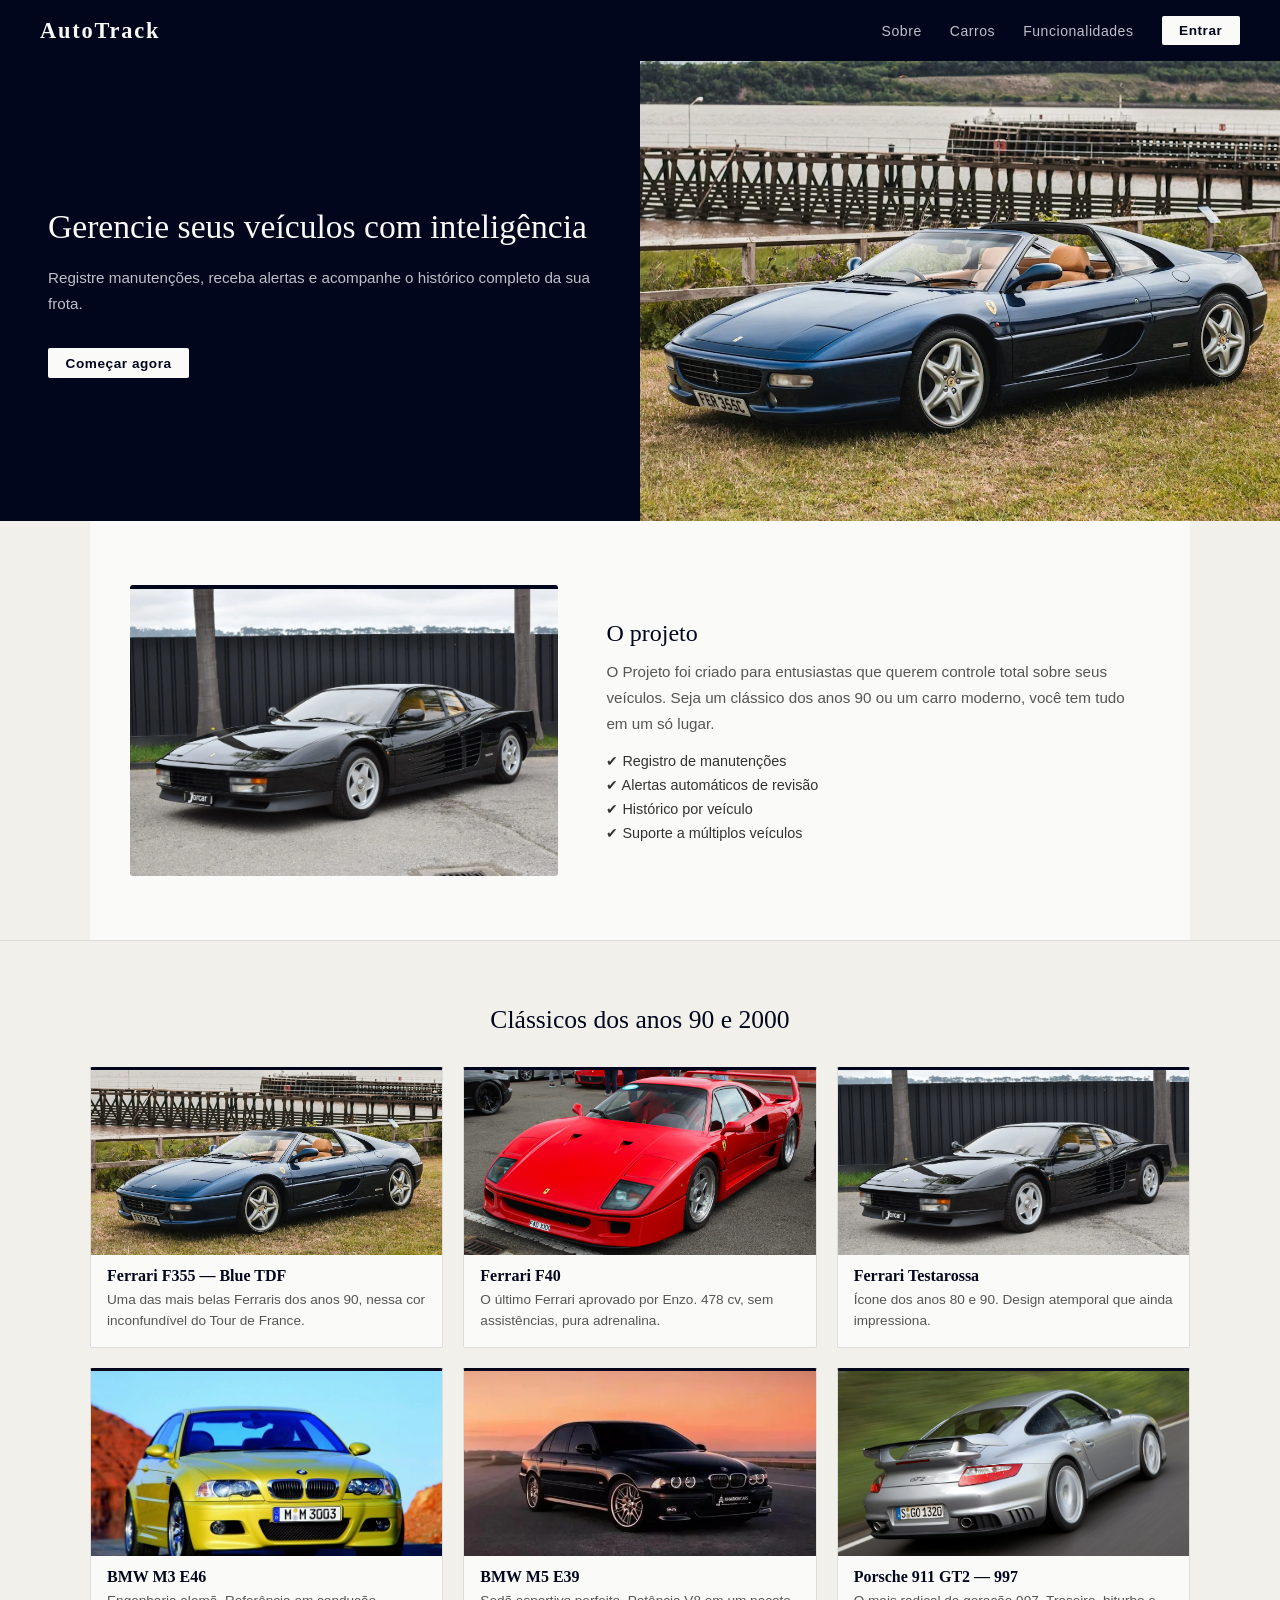
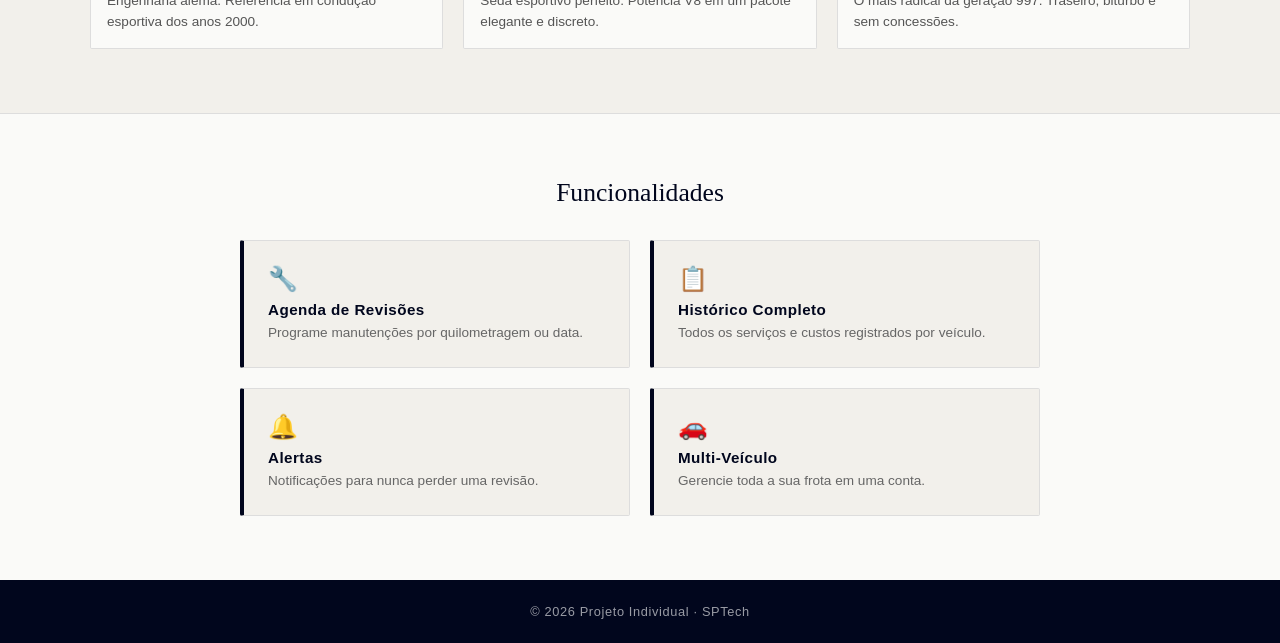
==== frontend/index.html @ 23394bfb "Subindo o prototipo da home do projeto" ====
<!DOCTYPE html>
<html lang="pt-BR">

<head>
  <meta charset="UTF-8" />
  <meta name="viewport" content="width=device-width, initial-scale=1.0" />
  <title>Gestão Automotiva</title>
  <link rel="stylesheet" href="style.css" />
</head>

<body>

  <nav>
    <strong>AutoTrack</strong>
    <div>
      <a href="#sobre">Sobre</a>
      <a href="#carros">Carros</a>
      <a href="#funcionalidades">Funcionalidades</a>
      <a href="#" class="botao">Entrar</a>
    </div>
  </nav>



  <section class="destaque">
    <div class="destaque-texto">
      <h1>Gerencie seus veículos com inteligência</h1>
      <p>Registre manutenções, receba alertas e acompanhe o histórico completo da sua frota.</p>
      <a href="#" class="botao">Começar agora</a>
    </div>
    <img src="image/f355bluetdf.webp" alt="Ferrari F355 Blue Tour de France" />
  </section>

  <section id="sobre" class="sobre">
    <img src="image/Testarossa.webp" alt="Ferrari Testarossa" />
    <div>
      <h2>O projeto</h2>
      <p>O Projeto foi criado para entusiastas que querem controle total sobre seus veículos. Seja um clássico dos
        anos 90 ou um carro moderno, você tem tudo em um só lugar.</p>
      <ul>
        <li>✔ Registro de manutenções</li>
        <li>✔ Alertas automáticos de revisão</li>
        <li>✔ Histórico por veículo</li>
        <li>✔ Suporte a múltiplos veículos</li>
      </ul>
    </div>
  </section>

  <section id="carros" class="carros">
    <h2>Clássicos dos anos 90 e 2000</h2>
    <div class="grade-carros">
      <div class="cartao-carro">
        <img src="image/f355bluetdf.webp" alt="Ferrari F355 Blue TDF" />
        <h3>Ferrari F355 — Blue TDF</h3>
        <p>Uma das mais belas Ferraris dos anos 90, nessa cor inconfundível do Tour de France.</p>
      </div>
      <div class="cartao-carro">
        <img src="image/ferrari.webp" alt="Ferrari" />
        <h3>Ferrari F40</h3>
        <p>O último Ferrari aprovado por Enzo. 478 cv, sem assistências, pura adrenalina.</p>
      </div>
      <div class="cartao-carro">
        <img src="image/Testarossa.webp" alt="Ferrari Testarossa" />
        <h3>Ferrari Testarossa</h3>
        <p>Ícone dos anos 80 e 90. Design atemporal que ainda impressiona.</p>
      </div>
      <div class="cartao-carro">
        <img src="image/m3e46.webp" alt="BMW M3 E46" />
        <h3>BMW M3 E46</h3>
        <p>Engenharia alemã. Referência em condução esportiva dos anos 2000.</p>
      </div>
      <div class="cartao-carro">
        <img src="image/m5e39.webp" alt="BMW M5 E39" />
        <h3>BMW M5 E39</h3>
        <p>Sedã esportivo perfeito. Potência V8 em um pacote elegante e discreto.</p>
      </div>
      <div class="cartao-carro">
        <img src="image/gt2997.webp" alt="Porsche 911 GT2 997" />
        <h3>Porsche 911 GT2 — 997</h3>
        <p>O mais radical da geração 997. Traseiro, biturbo e sem concessões.</p>
      </div>
    </div>
  </section>

  <section id="funcionalidades" class="funcionalidades">
    <h2>Funcionalidades</h2>
    <div class="grade-funcionalidades">
      <div class="cartao-funcionalidade">
        <span>🔧</span>
        <h3>Agenda de Revisões</h3>
        <p>Programe manutenções por quilometragem ou data.</p>
      </div>
      <div class="cartao-funcionalidade">
        <span>📋</span>
        <h3>Histórico Completo</h3>
        <p>Todos os serviços e custos registrados por veículo.</p>
      </div>
      <div class="cartao-funcionalidade">
        <span>🔔</span>
        <h3>Alertas</h3>
        <p>Notificações para nunca perder uma revisão.</p>
      </div>
      <div class="cartao-funcionalidade">
        <span>🚗</span>
        <h3>Multi-Veículo</h3>
        <p>Gerencie toda a sua frota em uma conta.</p>
      </div>
    </div>
  </section>

  <footer>
    <p>© 2026 Projeto Individual · SPTech</p>
  </footer>

</body>

</html>
---- frontend/style.css ----
* {
  margin: 0;
  padding: 0;
  box-sizing: border-box;
}

body {
  font-family: Arial, sans-serif;
  background: #F2F0EB;
  color: #1a1a1a;
}

a {
  text-decoration: none;
  color: inherit;
}

img {
  display: block;
  max-width: 100%;
}

nav {
  display: flex;
  justify-content: space-between;
  align-items: center;
  padding: 1rem 2.5rem;
  background: #01061d;
}

.barra-separadora {
  height: 3px;
  background: #F2F0EB;
}

nav strong {
  font-size: 1.4rem;
  letter-spacing: 0.08em;
  color: #FAFAF8;
  font-family: Georgia, serif;
}

nav div {
  display: flex;
  gap: 1.75rem;
  align-items: center;
}

nav a {
  color: rgba(255, 255, 255, 0.75);
  font-size: 0.875rem;
  letter-spacing: 0.04em;
}

nav a:hover {
  color: #FAFAF8;
}

.botao {
  background: #FAFAF8;
  color: #01061d;
  padding: 0.45rem 1.1rem;
  border-radius: 2px;
  font-size: 0.85rem;
  font-weight: bold;
  letter-spacing: 0.04em;
}

.botao:hover {
  background: #E8E6E1;
}

.destaque {
  display: grid;
  grid-template-columns: 1fr 1fr;
  min-height: 460px;
}

.destaque-texto {
  background: #01061d;
  padding: 4rem 3rem;
  display: flex;
  flex-direction: column;
  justify-content: center;
}

.destaque-texto h1 {
  font-size: 2.1rem;
  color: #FAFAF8;
  line-height: 1.3;
  margin-bottom: 1rem;
  font-family: Georgia, serif;
  font-weight: normal;
}

.destaque-texto p {
  color: rgba(255, 255, 255, 0.75);
  margin-bottom: 2rem;
  line-height: 1.7;
  font-size: 0.95rem;
}

.destaque-texto .botao {
  align-self: flex-start;
}

.destaque img {
  width: 100%;
  height: 100%;
  object-fit: cover;
  display: block;
}

.sobre {
  display: flex;
  align-items: center;
  gap: 3rem;
  padding: 4rem 2.5rem;
  background: #FAFAF8;
  max-width: 1100px;
  margin: 0 auto;
}

.sobre img {
  width: 42%;
  max-width: 440px;
  border-radius: 3px;
  object-fit: cover;
  border-top: 4px solid #01061d;
}

.sobre h2 {
  font-size: 1.5rem;
  color: #01061d;
  margin-bottom: 0.75rem;
  font-family: Georgia, serif;
  font-weight: normal;
}

.sobre p {
  color: #555;
  line-height: 1.7;
  margin-bottom: 1rem;
  font-size: 0.95rem;
}

.sobre ul {
  list-style: none;
  color: #333;
  display: flex;
  flex-direction: column;
  gap: 0.5rem;
  font-size: 0.9rem;
}

.carros {
  padding: 4rem 2.5rem;
  background: #F2F0EB;
  text-align: center;
  border-top: 1px solid #DDD;
}

.carros h2 {
  font-size: 1.6rem;
  color: #01061d;
  margin-bottom: 2rem;
  font-family: Georgia, serif;
  font-weight: normal;
}

.grade-carros {
  display: grid;
  grid-template-columns: repeat(3, 1fr);
  gap: 1.25rem;
  max-width: 1100px;
  margin: 0 auto;
}

.cartao-carro {
  background: #FAFAF8;
  border: 1px solid #DDD;
  border-top: 3px solid #01061d;
  border-radius: 2px;
  overflow: hidden;
  text-align: left;
}

.cartao-carro img {
  width: 100%;
  height: 185px;
  object-fit: cover;
}

.cartao-carro h3 {
  font-size: 1rem;
  color: #01061d;
  padding: 0.75rem 1rem 0.25rem;
  font-family: Georgia, serif;
}

.cartao-carro p {
  font-size: 0.85rem;
  color: #555;
  padding: 0 1rem 1rem;
  line-height: 1.55;
}

.funcionalidades {
  padding: 4rem 2.5rem;
  background: #FAFAF8;
  text-align: center;
  border-top: 1px solid #DDD;
}

.funcionalidades h2 {
  font-size: 1.6rem;
  color: #01061d;
  margin-bottom: 2rem;
  font-family: Georgia, serif;
  font-weight: normal;
}

.grade-funcionalidades {
  display: grid;
  grid-template-columns: repeat(2, 1fr);
  gap: 1.25rem;
  max-width: 800px;
  margin: 0 auto;
}

.cartao-funcionalidade {
  background: #F2F0EB;
  border: 1px solid #DDD;
  border-left: 4px solid #01061d;
  border-radius: 2px;
  padding: 1.5rem;
  text-align: left;
}

.cartao-funcionalidade span {
  font-size: 1.5rem;
}

.cartao-funcionalidade h3 {
  font-size: 0.95rem;
  color: #01061d;
  margin: 0.5rem 0 0.25rem;
  letter-spacing: 0.03em;
}

.cartao-funcionalidade p {
  font-size: 0.85rem;
  color: #666;
  line-height: 1.55;
}

footer {
  padding: 1.5rem 2.5rem;
  background: #01061d;
  text-align: center;
  font-size: 0.8rem;
  color: rgba(255, 255, 255, 0.6);
  letter-spacing: 0.05em;
}

@media (max-width: 768px) {
  .destaque { grid-template-columns: 1fr; }
  .destaque img { height: 240px; }
  .sobre { flex-direction: column; }
  .sobre img { width: 100%; }
  .grade-carros { grid-template-columns: 1fr; }
  .grade-funcionalidades { grid-template-columns: 1fr; }
}
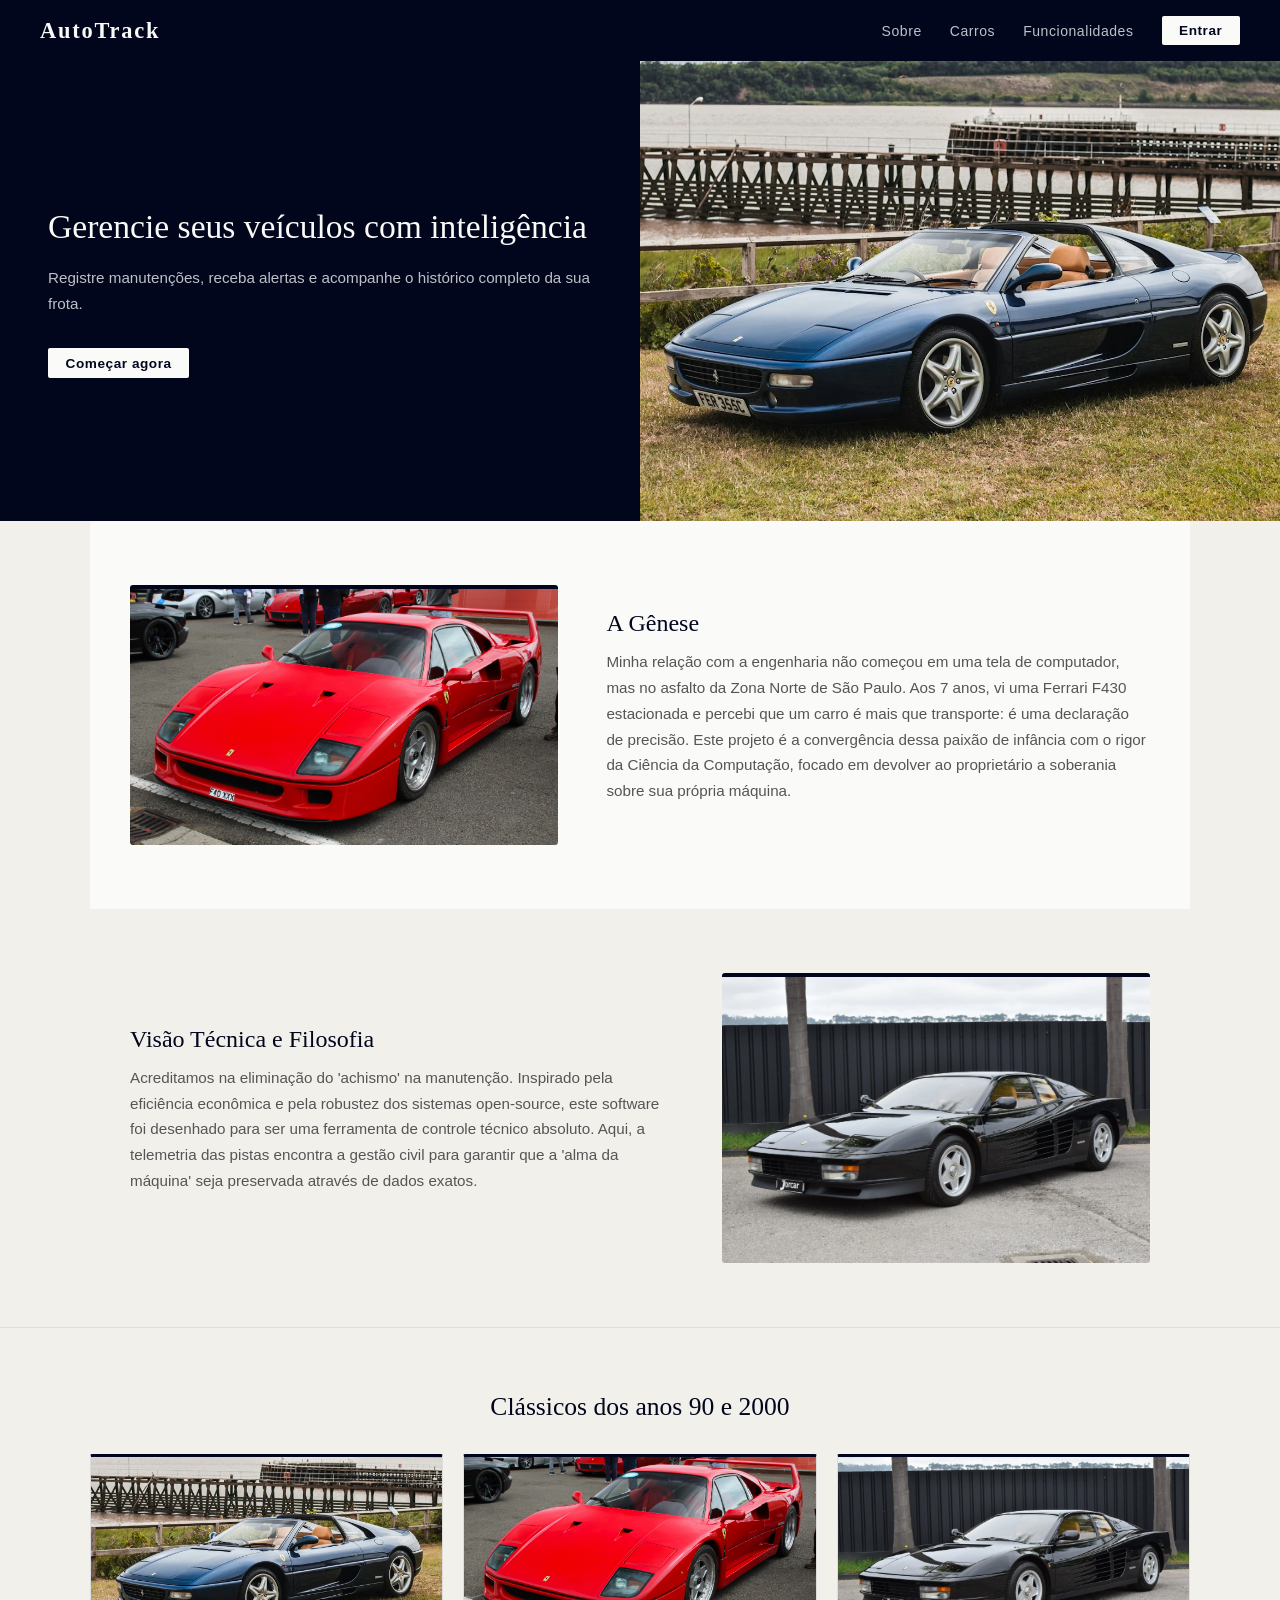
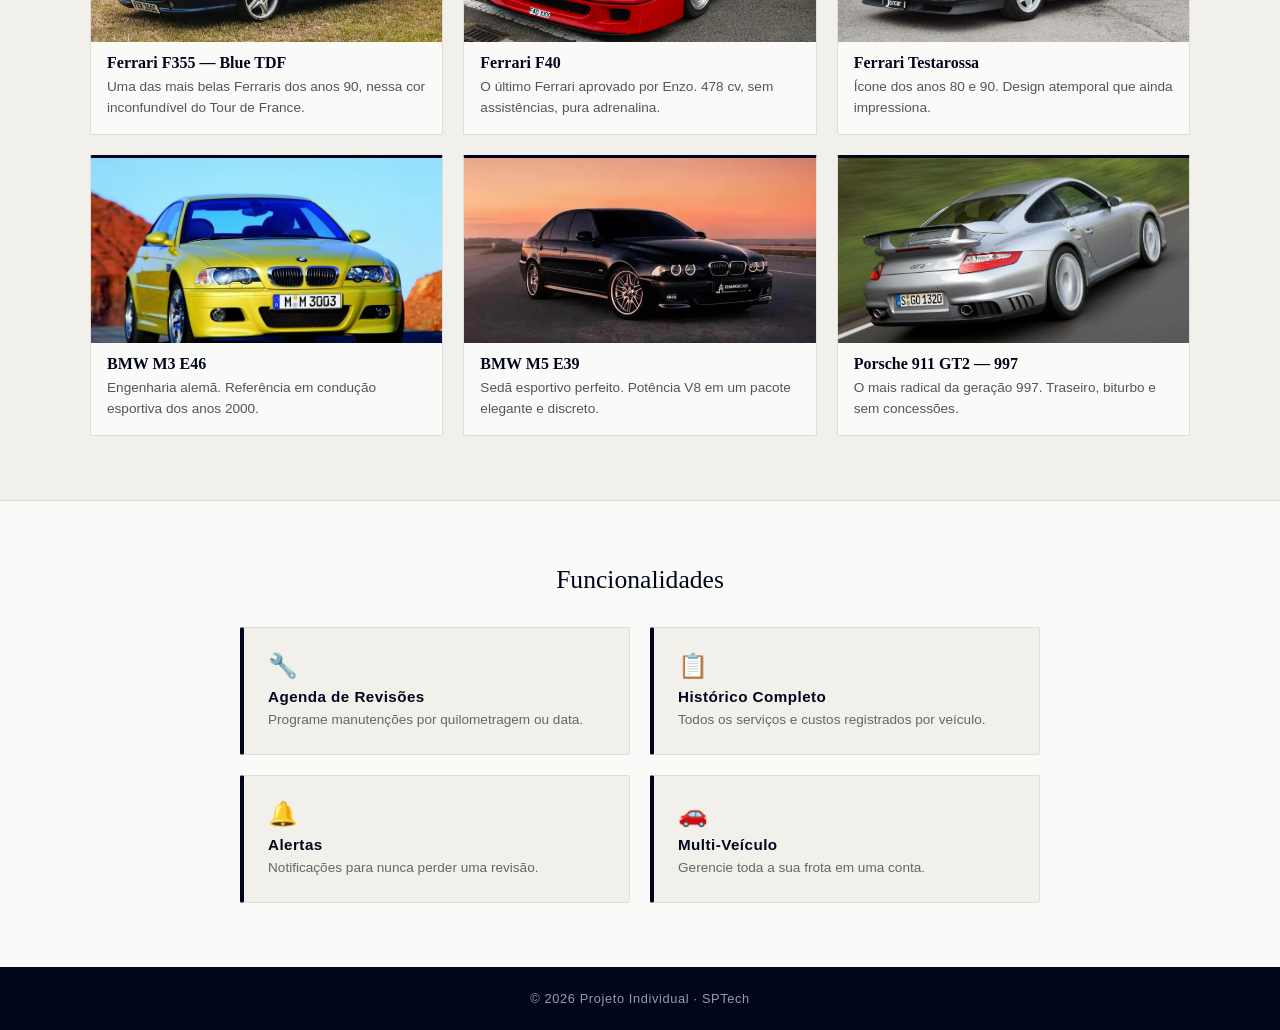
==== commit 9f026dae: "Fazendo as rotas para o backend" ====
--- a/frontend/index.html
+++ b/frontend/index.html
@@ -5,7 +5,7 @@
   <meta charset="UTF-8" />
   <meta name="viewport" content="width=device-width, initial-scale=1.0" />
   <title>Gestão Automotiva</title>
-  <link rel="stylesheet" href="style.css" />
+  <link rel="stylesheet" href="css/style.css" />
 </head>
 
 <body>
@@ -16,7 +16,7 @@
       <a href="#sobre">Sobre</a>
       <a href="#carros">Carros</a>
       <a href="#funcionalidades">Funcionalidades</a>
-      <a href="#" class="botao">Entrar</a>
+      <a href="login.html" class="botao">Entrar</a>
     </div>
   </nav>
 
@@ -32,17 +32,24 @@
   </section>
 
   <section id="sobre" class="sobre">
+    <img src="image/ferrari.webp" alt="Ferrari F40" />
+    <div>
+      <h2>A Gênese</h2>
+      <p>Minha relação com a engenharia não começou em uma tela de computador, mas no asfalto da Zona Norte de São
+        Paulo. Aos 7 anos, vi uma Ferrari F430 estacionada e percebi que um carro é mais que transporte: é uma
+        declaração de precisão. Este projeto é a convergência dessa paixão de infância com o rigor da Ciência da
+        Computação, focado em devolver ao proprietário a soberania sobre sua própria máquina.</p>
+    </div>
+  </section>
+
+  <section class="sobre reverse">
     <img src="image/Testarossa.webp" alt="Ferrari Testarossa" />
     <div>
-      <h2>O projeto</h2>
-      <p>O Projeto foi criado para entusiastas que querem controle total sobre seus veículos. Seja um clássico dos
-        anos 90 ou um carro moderno, você tem tudo em um só lugar.</p>
-      <ul>
-        <li>✔ Registro de manutenções</li>
-        <li>✔ Alertas automáticos de revisão</li>
-        <li>✔ Histórico por veículo</li>
-        <li>✔ Suporte a múltiplos veículos</li>
-      </ul>
+      <h2>Visão Técnica e Filosofia</h2>
+      <p>Acreditamos na eliminação do 'achismo' na manutenção. Inspirado pela eficiência econômica e pela robustez dos
+        sistemas open-source, este software foi desenhado para ser uma ferramenta de controle técnico absoluto. Aqui, a
+        telemetria das pistas encontra a gestão civil para garantir que a 'alma da máquina' seja preservada através de
+        dados exatos.</p>
     </div>
   </section>
 
--- a/frontend/css/style.css
+++ b/frontend/css/style.css
@@ -0,0 +1,397 @@
+* {
+  margin: 0;
+  padding: 0;
+  box-sizing: border-box;
+}
+
+body {
+  font-family: Arial, sans-serif;
+  background: #F2F0EB;
+  color: #1a1a1a;
+}
+
+a {
+  text-decoration: none;
+  color: inherit;
+}
+
+img {
+  display: block;
+  max-width: 100%;
+}
+
+nav {
+  display: flex;
+  justify-content: space-between;
+  align-items: center;
+  padding: 1rem 2.5rem;
+  background: #01061d;
+}
+
+.barra-separadora {
+  height: 3px;
+  background: #F2F0EB;
+}
+
+nav strong {
+  font-size: 1.4rem;
+  letter-spacing: 0.08em;
+  color: #FAFAF8;
+  font-family: Georgia, serif;
+}
+
+nav div {
+  display: flex;
+  gap: 1.75rem;
+  align-items: center;
+}
+
+nav a {
+  color: rgba(255, 255, 255, 0.75);
+  font-size: 0.875rem;
+  letter-spacing: 0.04em;
+}
+
+nav a:hover {
+  color: #FAFAF8;
+}
+
+.botao {
+  background: #FAFAF8;
+  color: #01061d;
+  padding: 0.45rem 1.1rem;
+  border-radius: 2px;
+  font-size: 0.85rem;
+  font-weight: bold;
+  letter-spacing: 0.04em;
+}
+
+.botao:hover {
+  background: #E8E6E1;
+}
+
+.destaque {
+  display: grid;
+  grid-template-columns: 1fr 1fr;
+  min-height: 460px;
+}
+
+.destaque-texto {
+  background: #01061d;
+  padding: 4rem 3rem;
+  display: flex;
+  flex-direction: column;
+  justify-content: center;
+}
+
+.destaque-texto h1 {
+  font-size: 2.1rem;
+  color: #FAFAF8;
+  line-height: 1.3;
+  margin-bottom: 1rem;
+  font-family: Georgia, serif;
+  font-weight: normal;
+}
+
+.destaque-texto p {
+  color: rgba(255, 255, 255, 0.75);
+  margin-bottom: 2rem;
+  line-height: 1.7;
+  font-size: 0.95rem;
+}
+
+.destaque-texto .botao {
+  align-self: flex-start;
+}
+
+.destaque img {
+  width: 100%;
+  height: 100%;
+  object-fit: cover;
+  display: block;
+}
+
+.sobre {
+  display: flex;
+  align-items: center;
+  gap: 3rem;
+  padding: 4rem 2.5rem;
+  background: #FAFAF8;
+  max-width: 1100px;
+  margin: 0 auto;
+}
+
+.sobre.reverse {
+  flex-direction: row-reverse;
+  background: #F2F0EB;
+}
+
+.sobre img {
+  width: 42%;
+  max-width: 440px;
+  border-radius: 3px;
+  object-fit: cover;
+  border-top: 4px solid #01061d;
+}
+
+.sobre h2 {
+  font-size: 1.5rem;
+  color: #01061d;
+  margin-bottom: 0.75rem;
+  font-family: Georgia, serif;
+  font-weight: normal;
+}
+
+.sobre p {
+  color: #555;
+  line-height: 1.7;
+  margin-bottom: 1rem;
+  font-size: 0.95rem;
+}
+
+.sobre ul {
+  list-style: none;
+  color: #333;
+  display: flex;
+  flex-direction: column;
+  gap: 0.5rem;
+  font-size: 0.9rem;
+}
+
+.carros {
+  padding: 4rem 2.5rem;
+  background: #F2F0EB;
+  text-align: center;
+  border-top: 1px solid #DDD;
+}
+
+.carros h2 {
+  font-size: 1.6rem;
+  color: #01061d;
+  margin-bottom: 2rem;
+  font-family: Georgia, serif;
+  font-weight: normal;
+}
+
+.grade-carros {
+  display: grid;
+  grid-template-columns: repeat(3, 1fr);
+  gap: 1.25rem;
+  max-width: 1100px;
+  margin: 0 auto;
+}
+
+.cartao-carro {
+  background: #FAFAF8;
+  border: 1px solid #DDD;
+  border-top: 3px solid #01061d;
+  border-radius: 2px;
+  overflow: hidden;
+  text-align: left;
+}
+
+.cartao-carro img {
+  width: 100%;
+  height: 185px;
+  object-fit: cover;
+}
+
+.cartao-carro h3 {
+  font-size: 1rem;
+  color: #01061d;
+  padding: 0.75rem 1rem 0.25rem;
+  font-family: Georgia, serif;
+}
+
+.cartao-carro p {
+  font-size: 0.85rem;
+  color: #555;
+  padding: 0 1rem 1rem;
+  line-height: 1.55;
+}
+
+.funcionalidades {
+  padding: 4rem 2.5rem;
+  background: #FAFAF8;
+  text-align: center;
+  border-top: 1px solid #DDD;
+}
+
+.funcionalidades h2 {
+  font-size: 1.6rem;
+  color: #01061d;
+  margin-bottom: 2rem;
+  font-family: Georgia, serif;
+  font-weight: normal;
+}
+
+.grade-funcionalidades {
+  display: grid;
+  grid-template-columns: repeat(2, 1fr);
+  gap: 1.25rem;
+  max-width: 800px;
+  margin: 0 auto;
+}
+
+.cartao-funcionalidade {
+  background: #F2F0EB;
+  border: 1px solid #DDD;
+  border-left: 4px solid #01061d;
+  border-radius: 2px;
+  padding: 1.5rem;
+  text-align: left;
+}
+
+.cartao-funcionalidade span {
+  font-size: 1.5rem;
+}
+
+.cartao-funcionalidade h3 {
+  font-size: 0.95rem;
+  color: #01061d;
+  margin: 0.5rem 0 0.25rem;
+  letter-spacing: 0.03em;
+}
+
+.cartao-funcionalidade p {
+  font-size: 0.85rem;
+  color: #666;
+  line-height: 1.55;
+}
+
+footer {
+  padding: 1.5rem 2.5rem;
+  background: #01061d;
+  text-align: center;
+  font-size: 0.8rem;
+  color: rgba(255, 255, 255, 0.6);
+  letter-spacing: 0.05em;
+}
+
+@media (max-width: 768px) {
+  .destaque {
+    grid-template-columns: 1fr;
+  }
+
+  .destaque img {
+    height: 240px;
+  }
+
+  .sobre {
+    flex-direction: column;
+  }
+
+  .sobre img {
+    width: 100%;
+  }
+
+  .grade-carros {
+    grid-template-columns: 1fr;
+  }
+
+  .grade-funcionalidades {
+    grid-template-columns: 1fr;
+  }
+}
+
+.login {
+  min-height: calc(100vh - 150px);
+  display: flex;
+  justify-content: center;
+  align-items: center;
+  padding: 3rem 1.5rem;
+  background: #F2F0EB;
+}
+
+.card-auth {
+  background: #FAFAF8;
+  border: 1px solid #DDD;
+  border-top: 4px solid #01061d;
+  border-radius: 2px;
+  padding: 2.5rem 3rem;
+  width: 100%;
+  max-width: 420px;
+  box-shadow: 0 4px 12px rgba(0, 0, 0, 0.05);
+  text-align: center;
+}
+
+.card-auth h2 {
+  font-size: 1.6rem;
+  color: #01061d;
+  margin-bottom: 2rem;
+  font-family: Georgia, serif;
+  font-weight: normal;
+}
+
+.formulario {
+  display: flex;
+  flex-direction: column;
+  gap: 1.25rem;
+  text-align: left;
+}
+
+.campo {
+  display: flex;
+  flex-direction: column;
+  gap: 0.5rem;
+}
+
+.campo span {
+  font-size: 0.85rem;
+  font-weight: bold;
+  color: #333;
+  letter-spacing: 0.02em;
+}
+
+.campo input {
+  padding: 0.75rem 1rem;
+  border: 1px solid #CCC;
+  border-radius: 2px;
+  font-size: 0.95rem;
+  font-family: inherit;
+  background: #FFF;
+  transition: border-color 0.2s;
+}
+
+.campo input:focus {
+  outline: none;
+  border-color: #01061d;
+}
+
+.formulario .botao {
+  margin-top: 0.75rem;
+  width: 100%;
+  padding: 0.85rem;
+  font-size: 1rem;
+  cursor: pointer;
+  border: none;
+  text-align: center;
+}
+
+.alerta_erro {
+  position: fixed;
+  top: 20px;
+  right: 20px;
+  z-index: 9999;
+}
+
+.card_erro {
+  display: none;
+  background: #d9534f;
+  color: white;
+  padding: 1rem 1.5rem;
+  border-radius: 3px;
+  box-shadow: 0 2px 10px rgba(0, 0, 0, 0.1);
+  font-weight: bold;
+  font-size: 0.9rem;
+}
+
+.loading-div {
+  margin-top: 1.5rem;
+  display: none;
+}
+
+.loading-div img {
+  width: 40px;
+  margin: 0 auto;
+}
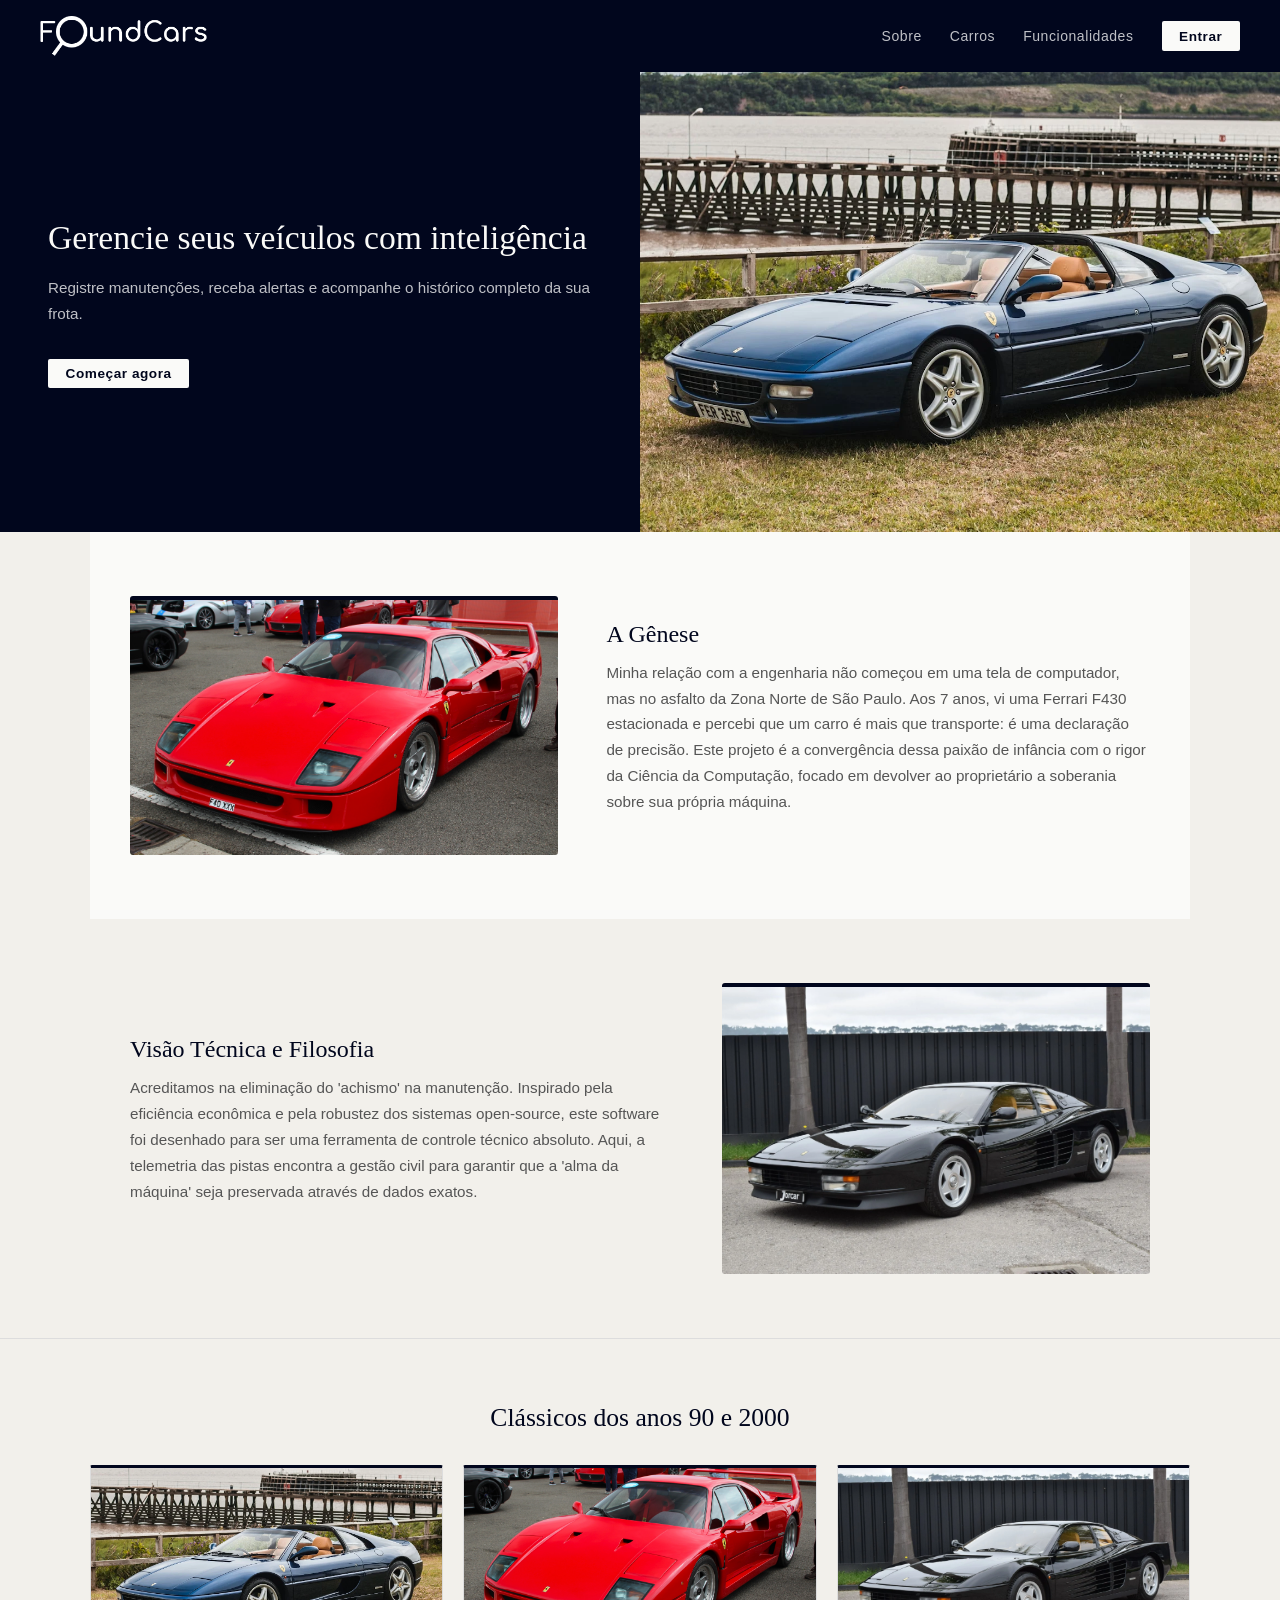
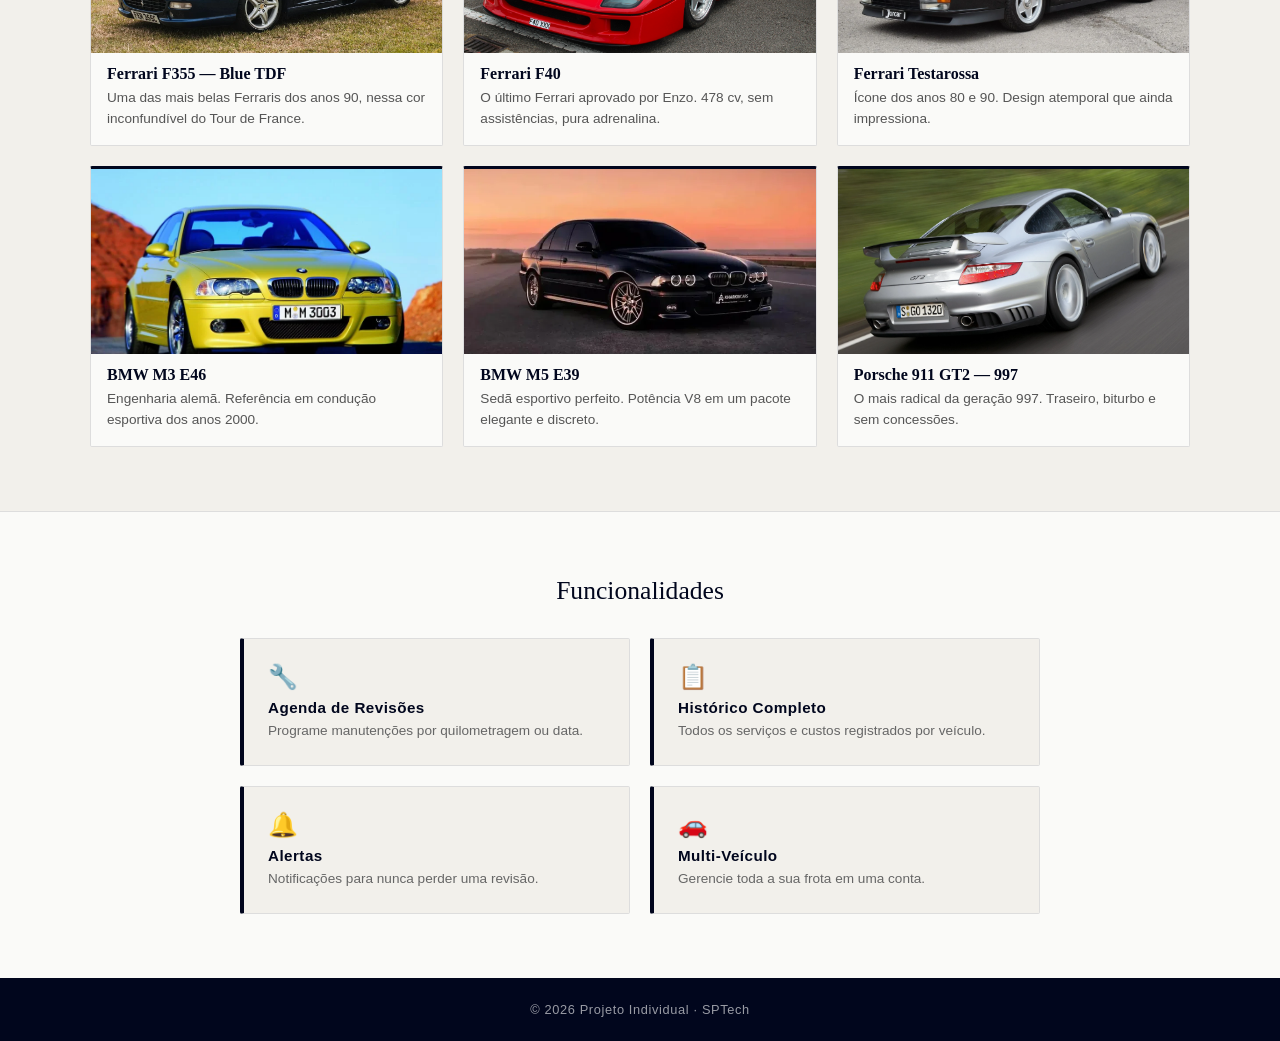
==== commit 928b220f: "Dash funcionando, e troca de logo e nome" ====
--- a/frontend/index.html
+++ b/frontend/index.html
@@ -4,14 +4,14 @@
 <head>
   <meta charset="UTF-8" />
   <meta name="viewport" content="width=device-width, initial-scale=1.0" />
-  <title>Gestão Automotiva</title>
+  <title>FoundCars</title>
   <link rel="stylesheet" href="css/style.css" />
 </head>
 
 <body>
 
   <nav>
-    <strong>AutoTrack</strong>
+    <a href="index.html"><img src="image/Foundcars.png" alt="FoundCars Logo" style="height: 40px;" /></a>
     <div>
       <a href="#sobre">Sobre</a>
       <a href="#carros">Carros</a>
--- a/frontend/css/style.css
+++ b/frontend/css/style.css
@@ -2,6 +2,10 @@
   margin: 0;
   padding: 0;
   box-sizing: border-box;
+}
+
+html {
+  scroll-behavior: smooth;
 }
 
 body {
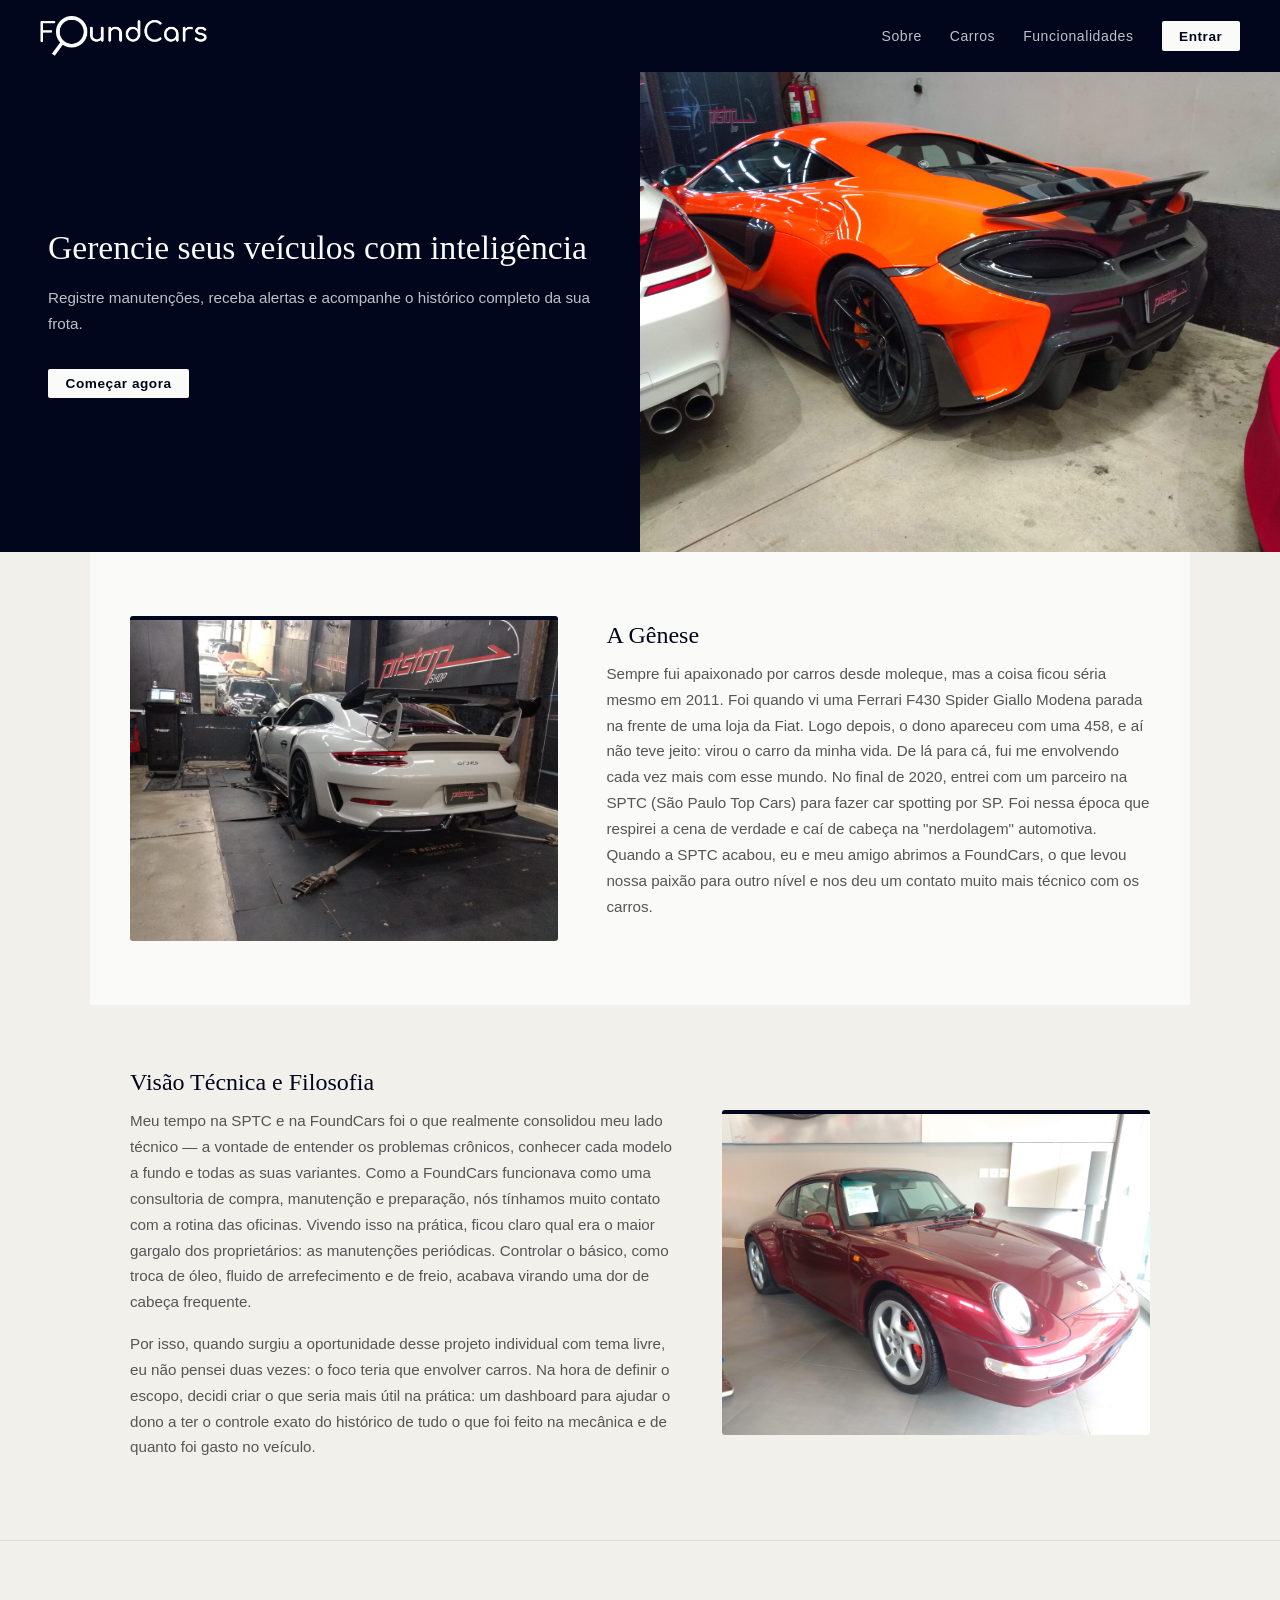
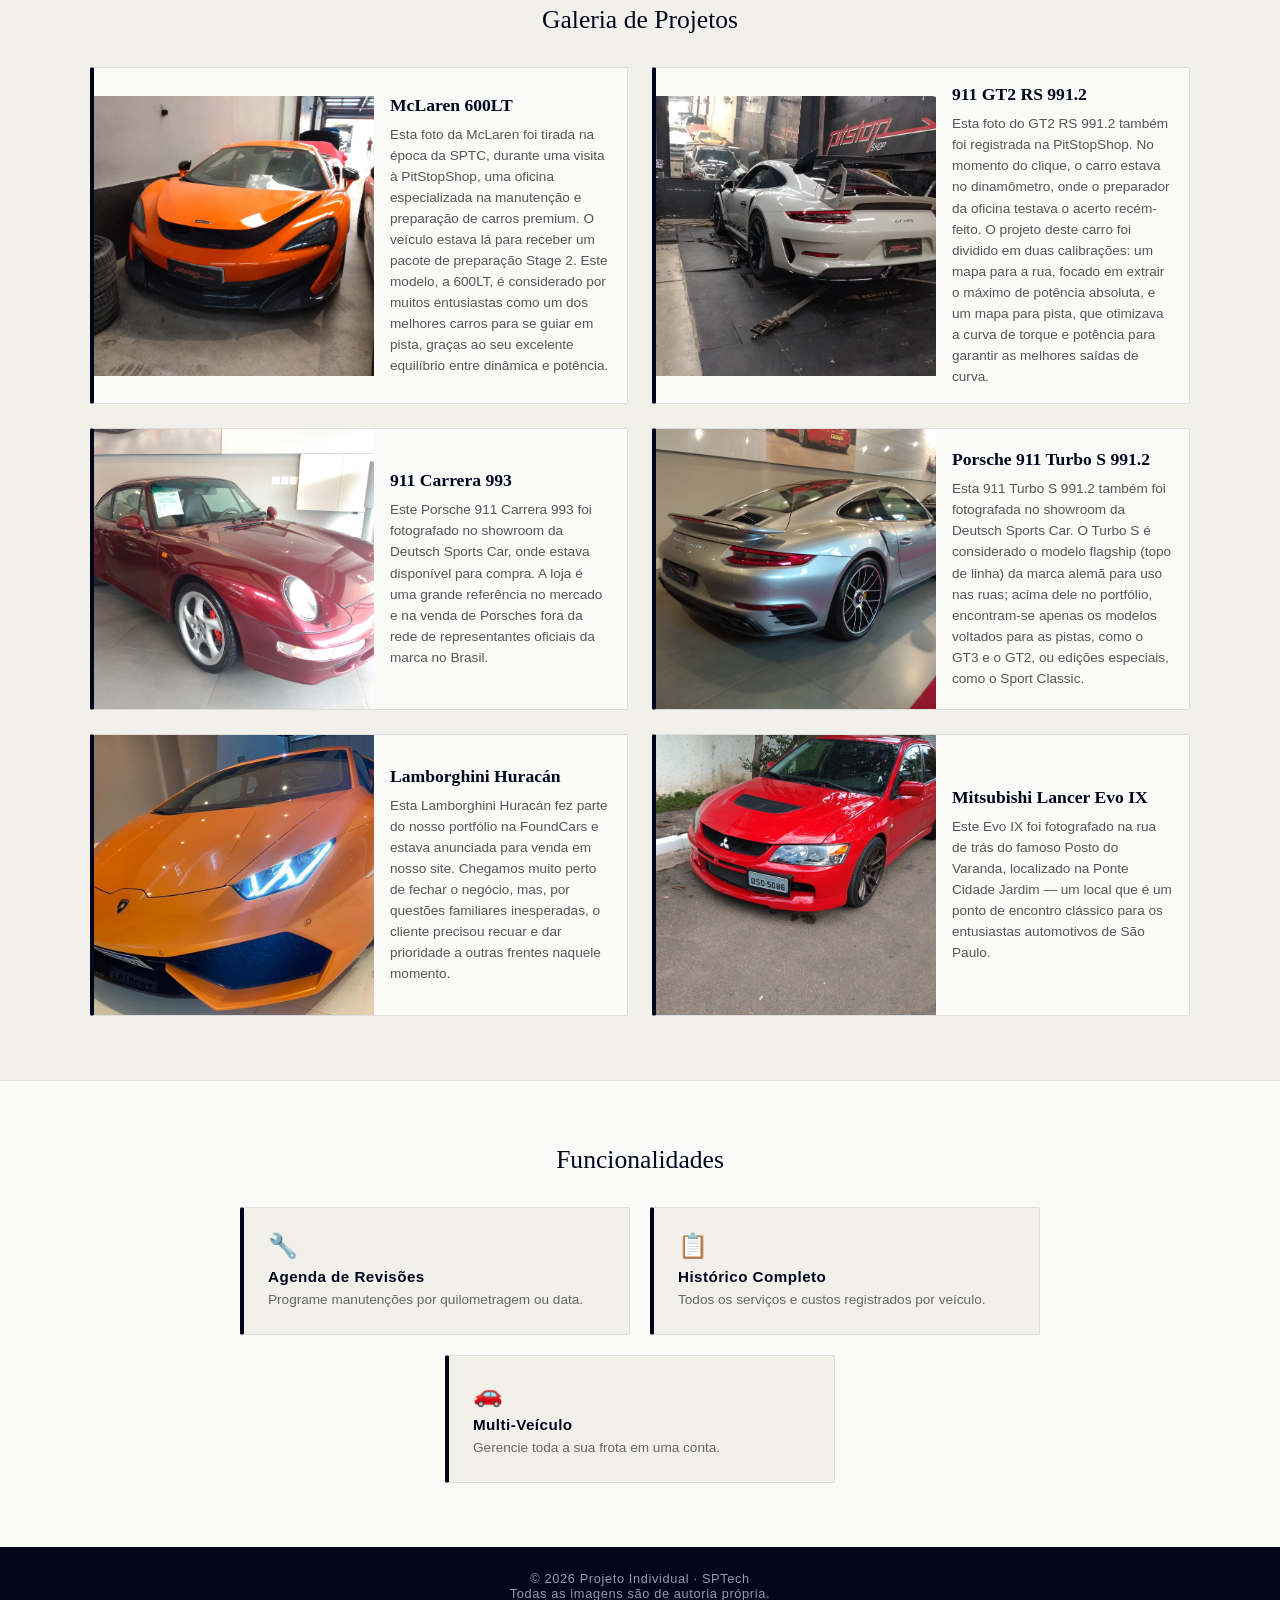
==== commit afe766fb: "Ajustes finais, e exluindo bloat" ====
--- a/frontend/index.html
+++ b/frontend/index.html
@@ -6,6 +6,7 @@
   <meta name="viewport" content="width=device-width, initial-scale=1.0" />
   <title>FoundCars</title>
   <link rel="stylesheet" href="css/style.css" />
+  <link rel="icon" href="image/favicon.ico" type="image/x-icon">
 </head>
 
 <body>
@@ -28,63 +29,97 @@
       <p>Registre manutenções, receba alertas e acompanhe o histórico completo da sua frota.</p>
       <a href="#" class="botao">Começar agora</a>
     </div>
-    <img src="image/f355bluetdf.webp" alt="Ferrari F355 Blue Tour de France" />
+    <img src="image/mclaren2.jpg" alt="McLaren" />
   </section>
 
   <section id="sobre" class="sobre">
-    <img src="image/ferrari.webp" alt="Ferrari F40" />
+    <img src="image/gt2_991.jpg" alt="Porsche GT2 991" />
     <div>
       <h2>A Gênese</h2>
-      <p>Minha relação com a engenharia não começou em uma tela de computador, mas no asfalto da Zona Norte de São
-        Paulo. Aos 7 anos, vi uma Ferrari F430 estacionada e percebi que um carro é mais que transporte: é uma
-        declaração de precisão. Este projeto é a convergência dessa paixão de infância com o rigor da Ciência da
-        Computação, focado em devolver ao proprietário a soberania sobre sua própria máquina.</p>
+      <p>Sempre fui apaixonado por carros desde moleque, mas a coisa ficou séria mesmo em 2011. Foi quando vi uma
+        Ferrari F430 Spider Giallo Modena parada na frente de uma loja da Fiat. Logo depois, o dono apareceu com uma
+        458, e aí não teve jeito: virou o carro da minha vida. De lá para cá, fui me envolvendo cada vez mais com esse
+        mundo. No final de 2020, entrei com um parceiro na SPTC (São Paulo Top Cars) para fazer car spotting por SP. Foi
+        nessa época que respirei a cena de verdade e caí de cabeça na "nerdolagem" automotiva. Quando a SPTC acabou, eu
+        e meu amigo abrimos a FoundCars, o que levou nossa paixão para outro nível e nos deu um contato muito mais
+        técnico com os carros.</p>
     </div>
   </section>
 
   <section class="sobre reverse">
-    <img src="image/Testarossa.webp" alt="Ferrari Testarossa" />
+    <img src="image/IMG_20201112_155000658.jpg" alt="Foto Aleatória" />
     <div>
       <h2>Visão Técnica e Filosofia</h2>
-      <p>Acreditamos na eliminação do 'achismo' na manutenção. Inspirado pela eficiência econômica e pela robustez dos
-        sistemas open-source, este software foi desenhado para ser uma ferramenta de controle técnico absoluto. Aqui, a
-        telemetria das pistas encontra a gestão civil para garantir que a 'alma da máquina' seja preservada através de
-        dados exatos.</p>
+      <p>Meu tempo na SPTC e na FoundCars foi o que realmente consolidou meu lado técnico — a vontade de entender os
+        problemas crônicos, conhecer cada modelo a fundo e todas as suas variantes. Como a FoundCars funcionava como uma
+        consultoria de compra, manutenção e preparação, nós tínhamos muito contato com a rotina das oficinas. Vivendo
+        isso na prática, ficou claro qual era o maior gargalo dos proprietários: as manutenções periódicas. Controlar o
+        básico, como troca de óleo, fluido de arrefecimento e de freio, acabava virando uma dor de cabeça frequente.</p>
+      <p>Por isso, quando surgiu a oportunidade desse projeto individual com tema livre, eu não pensei duas vezes: o
+        foco teria que envolver carros. Na hora de definir o escopo, decidi criar o que seria mais útil na prática: um
+        dashboard para ajudar o dono a ter o controle exato do histórico de tudo o que foi feito na mecânica e de quanto
+        foi gasto no veículo.</p>
     </div>
   </section>
 
   <section id="carros" class="carros">
-    <h2>Clássicos dos anos 90 e 2000</h2>
+    <h2>Galeria de Projetos</h2>
     <div class="grade-carros">
       <div class="cartao-carro">
-        <img src="image/f355bluetdf.webp" alt="Ferrari F355 Blue TDF" />
-        <h3>Ferrari F355 — Blue TDF</h3>
-        <p>Uma das mais belas Ferraris dos anos 90, nessa cor inconfundível do Tour de France.</p>
+        <img src="image/mclaren.jpg" alt="McLaren" />
+        <div class="cartao-texto">
+          <h3>McLaren 600LT</h3>
+          <p>Esta foto da McLaren foi tirada na época da SPTC, durante uma visita à PitStopShop, uma oficina
+            especializada na manutenção e preparação de carros premium. O veículo estava lá para receber um pacote de
+            preparação Stage 2. Este modelo, a 600LT, é considerado por muitos entusiastas como um dos melhores carros
+            para se guiar em pista, graças ao seu excelente equilíbrio entre dinâmica e potência.</p>
+        </div>
       </div>
       <div class="cartao-carro">
-        <img src="image/ferrari.webp" alt="Ferrari" />
-        <h3>Ferrari F40</h3>
-        <p>O último Ferrari aprovado por Enzo. 478 cv, sem assistências, pura adrenalina.</p>
+        <img src="image/gt2_991.jpg" alt="Porsche GT2 991" />
+        <div class="cartao-texto">
+          <h3>911 GT2 RS 991.2</h3>
+          <p>Esta foto do GT2 RS 991.2 também foi registrada na PitStopShop. No momento do clique, o carro estava no
+            dinamômetro, onde o preparador da oficina testava o acerto recém-feito. O projeto deste carro foi dividido
+            em duas calibrações: um mapa para a rua, focado em extrair o máximo de potência absoluta, e um mapa para
+            pista, que otimizava a curva de torque e potência para garantir as melhores saídas de curva.</p>
+        </div>
       </div>
       <div class="cartao-carro">
-        <img src="image/Testarossa.webp" alt="Ferrari Testarossa" />
-        <h3>Ferrari Testarossa</h3>
-        <p>Ícone dos anos 80 e 90. Design atemporal que ainda impressiona.</p>
+        <img src="image/IMG_20201112_155000658.jpg" alt="Projeto Aleatorio" />
+        <div class="cartao-texto">
+          <h3>911 Carrera 993</h3>
+          <p>Este Porsche 911 Carrera 993 foi fotografado no showroom da Deutsch Sports Car, onde estava disponível para
+            compra. A loja é uma grande referência no mercado e na venda de Porsches fora da rede de representantes
+            oficiais da marca no Brasil.</p>
+        </div>
       </div>
       <div class="cartao-carro">
-        <img src="image/m3e46.webp" alt="BMW M3 E46" />
-        <h3>BMW M3 E46</h3>
-        <p>Engenharia alemã. Referência em condução esportiva dos anos 2000.</p>
+        <img src="image/turbo_s_992.jpg" alt="Porsche Turbo S 992" />
+        <div class="cartao-texto">
+          <h3>Porsche 911 Turbo S 991.2</h3>
+          <p>Esta 911 Turbo S 991.2 também foi fotografada no showroom da Deutsch Sports Car. O Turbo S é considerado o
+            modelo flagship (topo de linha) da marca alemã para uso nas ruas; acima dele no portfólio, encontram-se
+            apenas os modelos voltados para as pistas, como o GT3 e o GT2, ou edições especiais, como o Sport Classic.
+          </p>
+        </div>
       </div>
       <div class="cartao-carro">
-        <img src="image/m5e39.webp" alt="BMW M5 E39" />
-        <h3>BMW M5 E39</h3>
-        <p>Sedã esportivo perfeito. Potência V8 em um pacote elegante e discreto.</p>
+        <img src="image/huracan.jpg" alt="Lamborghini Huracan" />
+        <div class="cartao-texto">
+          <h3>Lamborghini Huracán</h3>
+          <p>Esta Lamborghini Huracán fez parte do nosso portfólio na FoundCars e estava anunciada para venda em nosso
+            site. Chegamos muito perto de fechar o negócio, mas, por questões familiares inesperadas, o cliente precisou
+            recuar e dar prioridade a outras frentes naquele momento.</p>
+        </div>
       </div>
       <div class="cartao-carro">
-        <img src="image/gt2997.webp" alt="Porsche 911 GT2 997" />
-        <h3>Porsche 911 GT2 — 997</h3>
-        <p>O mais radical da geração 997. Traseiro, biturbo e sem concessões.</p>
+        <img src="image/evo.jpg" alt="Mitsubishi Lancer Evo IX" />
+        <div class="cartao-texto">
+          <h3>Mitsubishi Lancer Evo IX</h3>
+          <p>Este Evo IX foi fotografado na rua de trás do famoso Posto do Varanda, localizado na Ponte Cidade Jardim —
+            um local que é um ponto de encontro clássico para os entusiastas automotivos de São Paulo.</p>
+        </div>
       </div>
     </div>
   </section>
@@ -103,11 +138,6 @@
         <p>Todos os serviços e custos registrados por veículo.</p>
       </div>
       <div class="cartao-funcionalidade">
-        <span>🔔</span>
-        <h3>Alertas</h3>
-        <p>Notificações para nunca perder uma revisão.</p>
-      </div>
-      <div class="cartao-funcionalidade">
         <span>🚗</span>
         <h3>Multi-Veículo</h3>
         <p>Gerencie toda a sua frota em uma conta.</p>
@@ -117,6 +147,7 @@
 
   <footer>
     <p>© 2026 Projeto Individual · SPTech</p>
+    <p>Todas as imagens são de autoria própria.</p>
   </footer>
 
 </body>
--- a/frontend/css/style.css
+++ b/frontend/css/style.css
@@ -179,8 +179,8 @@
 
 .grade-carros {
   display: grid;
-  grid-template-columns: repeat(3, 1fr);
-  gap: 1.25rem;
+  grid-template-columns: repeat(2, 1fr);
+  gap: 1.5rem;
   max-width: 1100px;
   margin: 0 auto;
 }
@@ -188,29 +188,37 @@
 .cartao-carro {
   background: #FAFAF8;
   border: 1px solid #DDD;
-  border-top: 3px solid #01061d;
+  border-left: 4px solid #01061d;
   border-radius: 2px;
   overflow: hidden;
   text-align: left;
+  display: flex;
+  align-items: center;
 }
 
 .cartao-carro img {
-  width: 100%;
-  height: 185px;
+  width: 280px;
+  height: 280px;
   object-fit: cover;
 }
 
+.cartao-texto {
+  padding: 1rem;
+  display: flex;
+  flex-direction: column;
+}
+
 .cartao-carro h3 {
-  font-size: 1rem;
-  color: #01061d;
-  padding: 0.75rem 1rem 0.25rem;
+  font-size: 1.1rem;
+  color: #01061d;
+  padding: 0 0 0.5rem 0;
   font-family: Georgia, serif;
 }
 
 .cartao-carro p {
   font-size: 0.85rem;
   color: #555;
-  padding: 0 1rem 1rem;
+  padding: 0;
   line-height: 1.55;
 }
 
@@ -230,8 +238,9 @@
 }
 
 .grade-funcionalidades {
-  display: grid;
-  grid-template-columns: repeat(2, 1fr);
+  display: flex;
+  flex-wrap: wrap;
+  justify-content: center;
   gap: 1.25rem;
   max-width: 800px;
   margin: 0 auto;
@@ -244,6 +253,7 @@
   border-radius: 2px;
   padding: 1.5rem;
   text-align: left;
+  width: calc(50% - 0.625rem);
 }
 
 .cartao-funcionalidade span {
@@ -293,8 +303,8 @@
     grid-template-columns: 1fr;
   }
 
-  .grade-funcionalidades {
-    grid-template-columns: 1fr;
+  .cartao-funcionalidade {
+    width: 100%;
   }
 }
 
